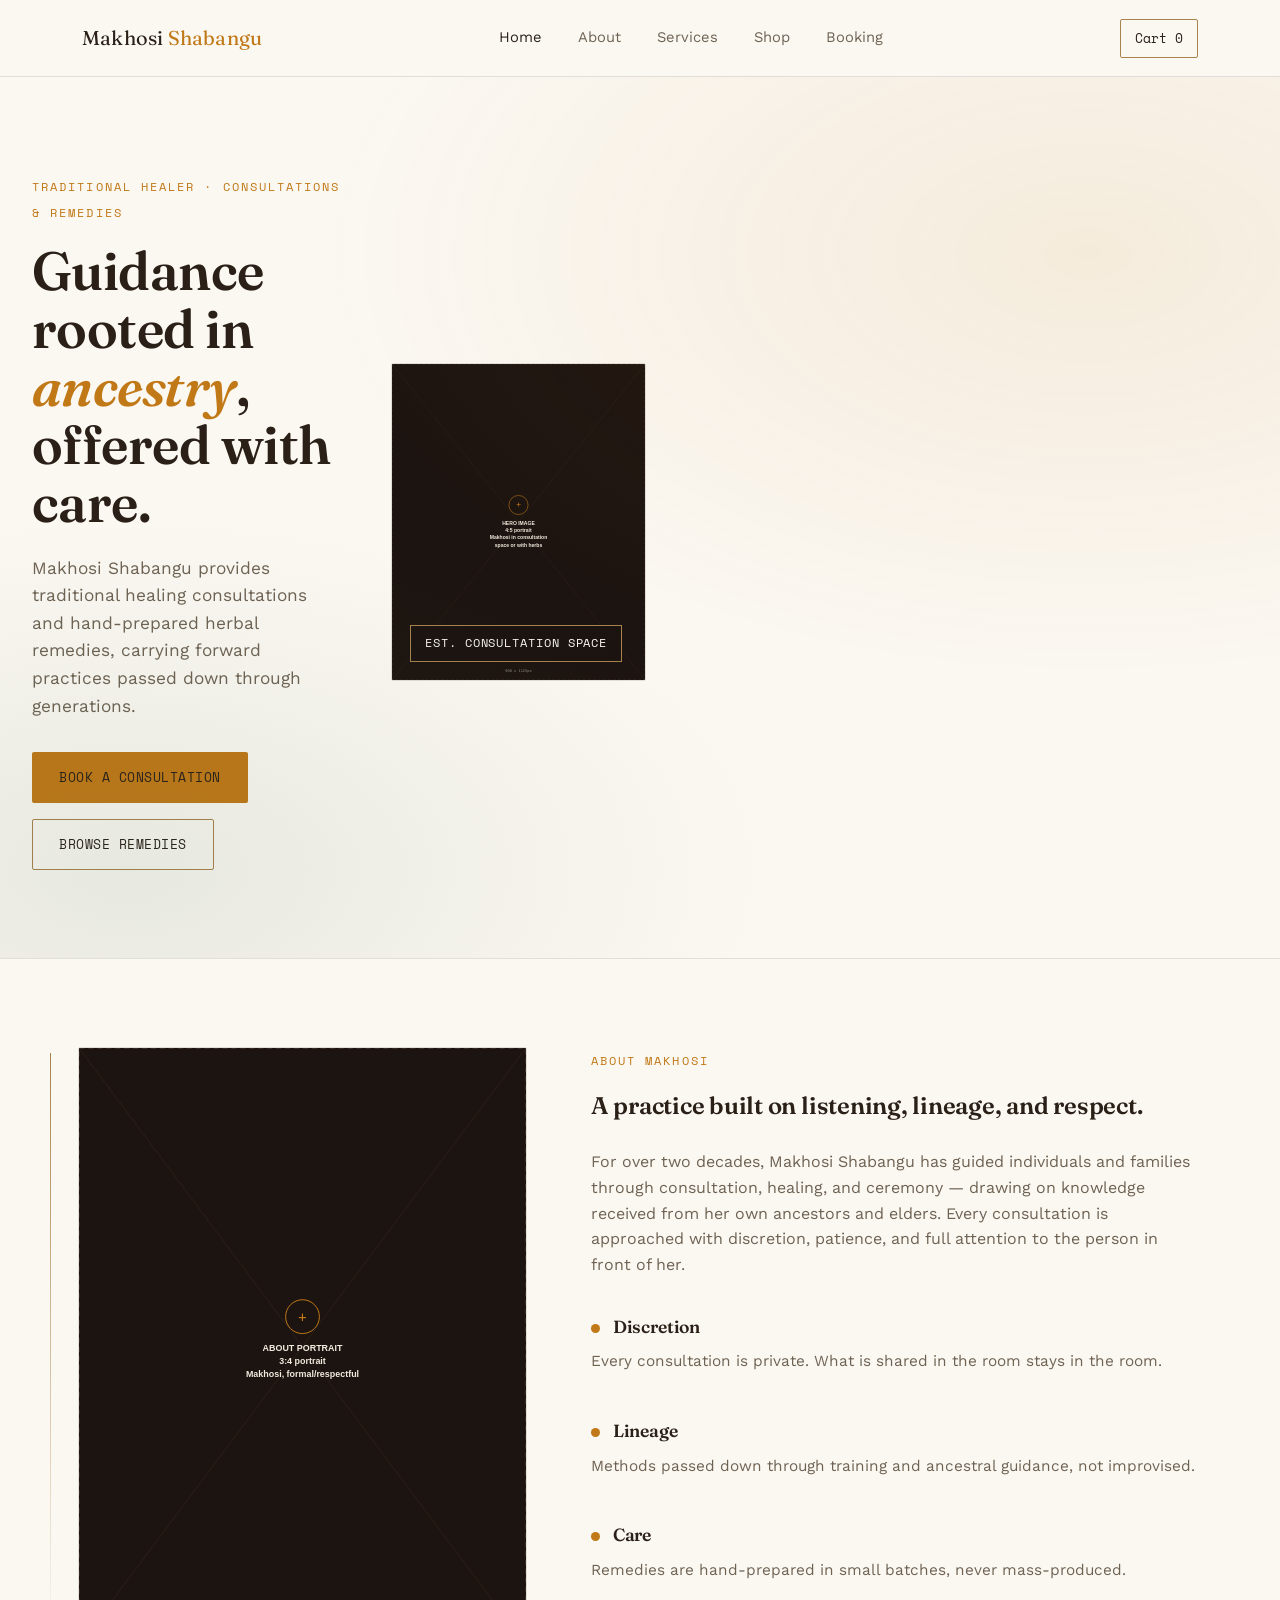
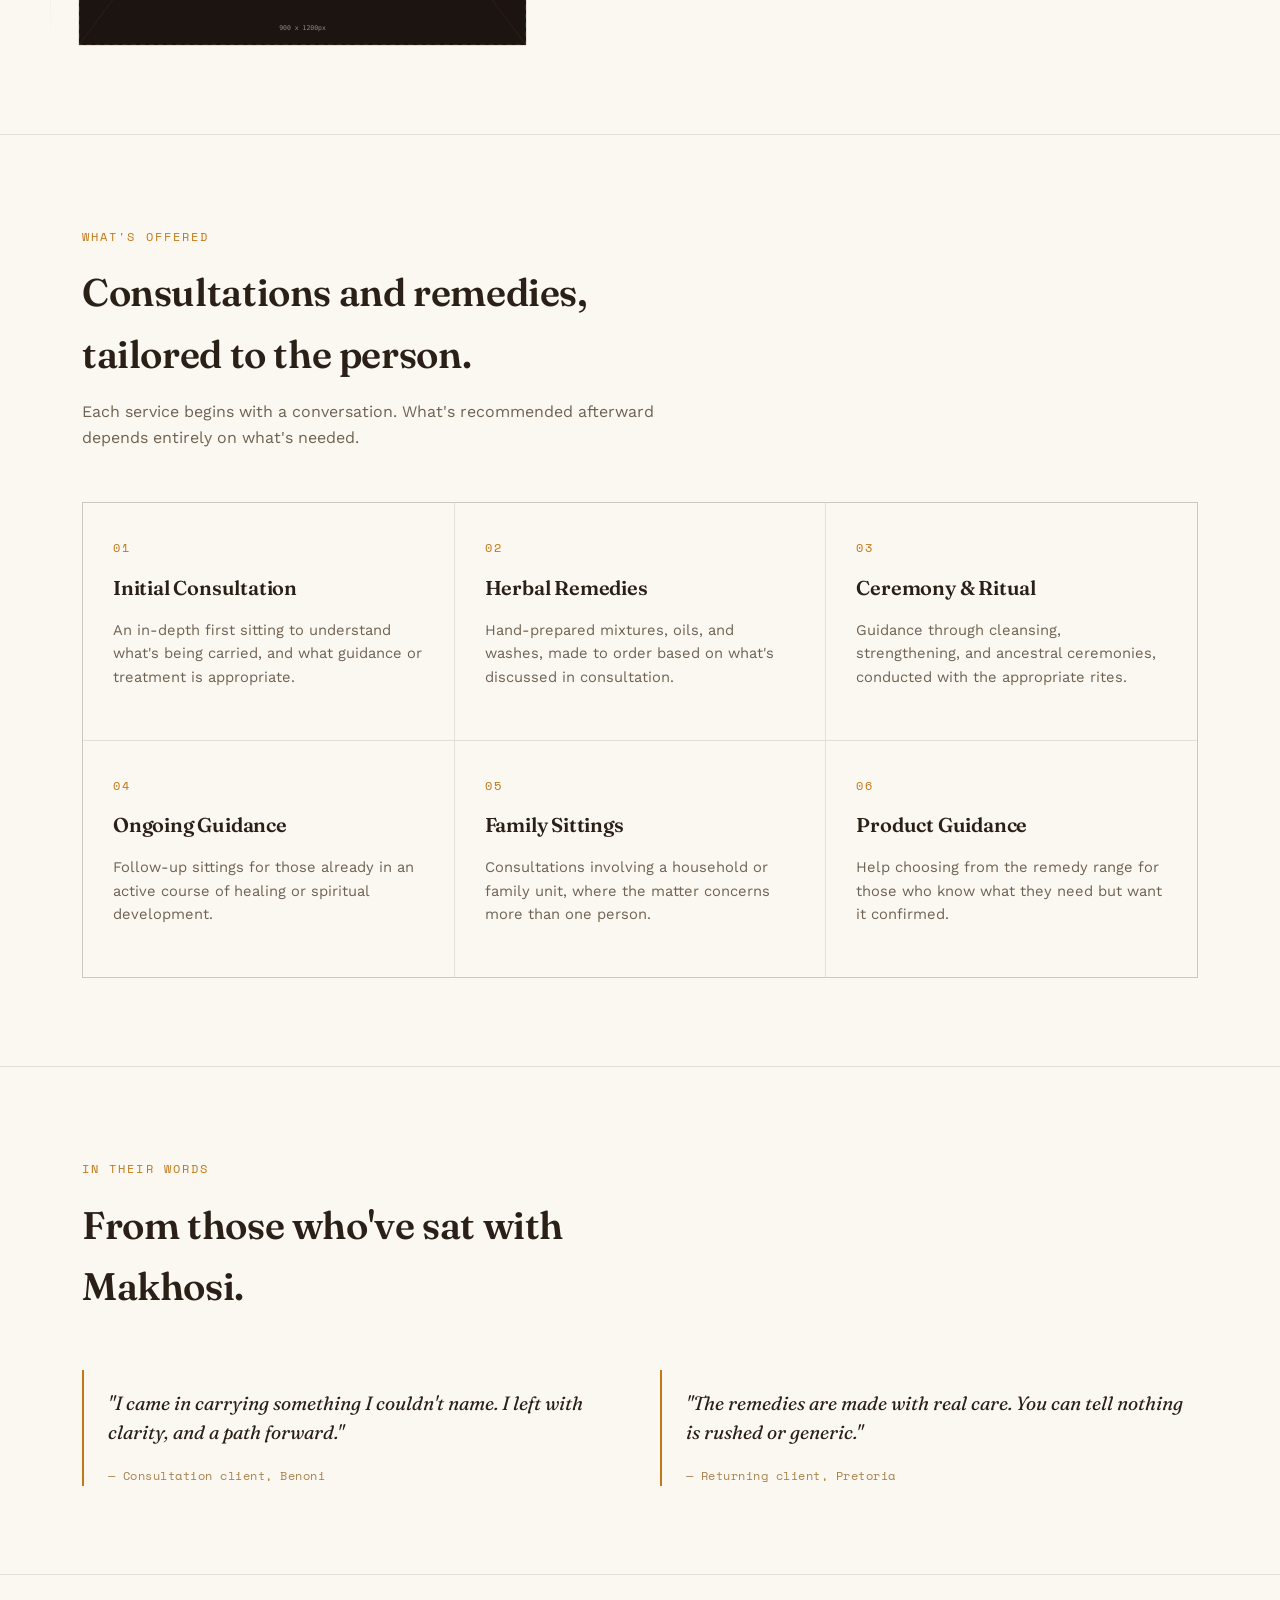
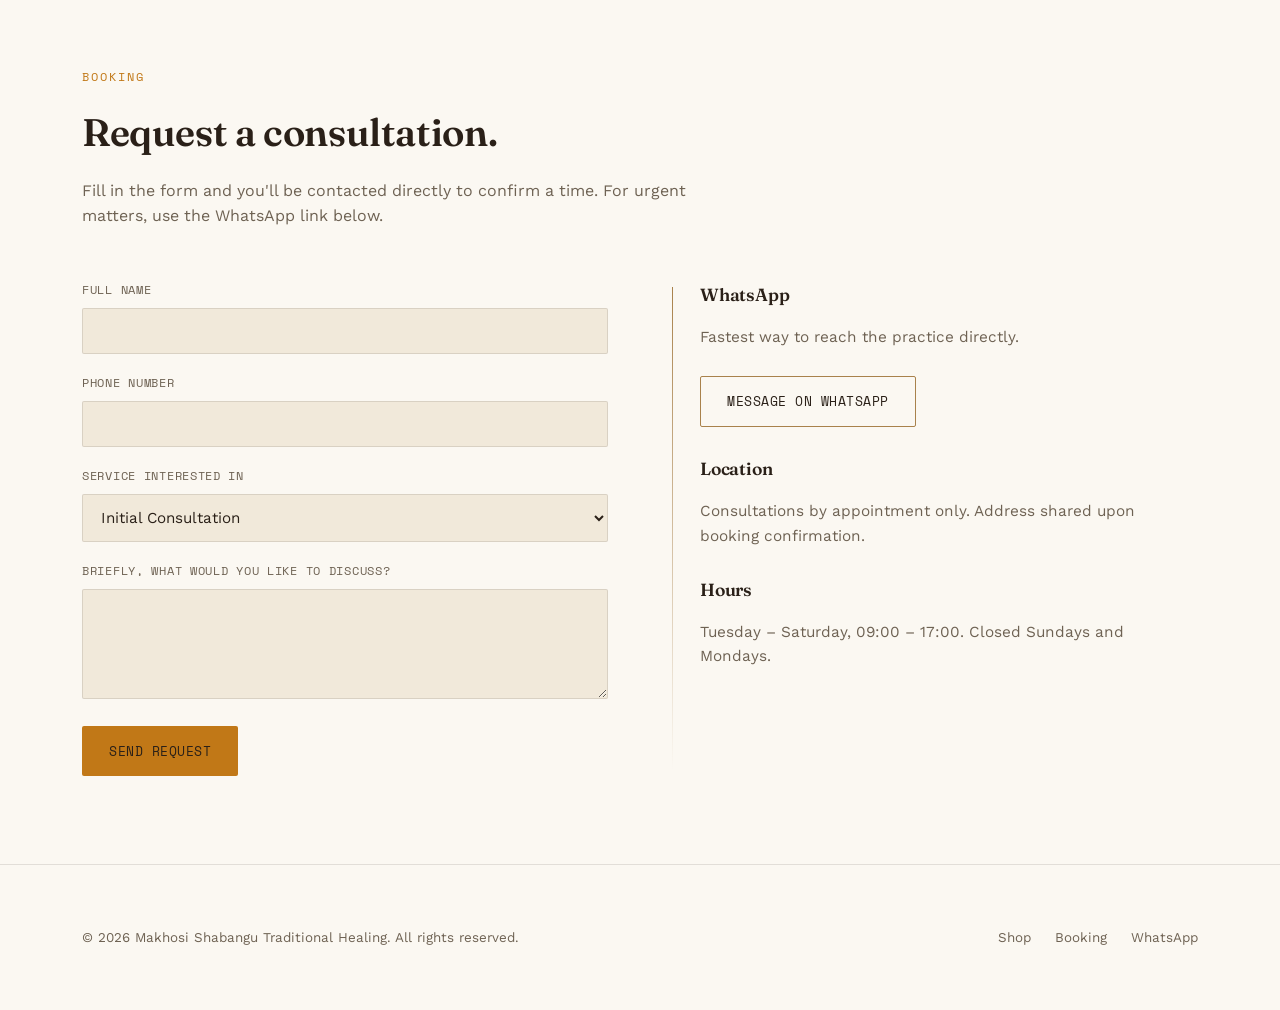
==== index.html @ 30fd88dc "." ====
<!DOCTYPE html>
<html lang="en">

<head>
  <meta charset="UTF-8">
  <meta name="viewport" content="width=device-width, initial-scale=1.0">
  <title>Makhosi Shabangu — Traditional Healing &amp; Wellness</title>
  <meta name="description"
    content="Makhosi Shabangu offers traditional healing consultations and authentic herbal products, rooted in ancestral practice and offered with care.">
  <link rel="preconnect" href="https://fonts.googleapis.com">
  <link
    href="https://fonts.googleapis.com/css2?family=Fraunces:ital,wght@0,500;0,600;1,500&family=Work+Sans:wght@400;500;600&family=Space+Mono:wght@400;700&display=swap"
    rel="stylesheet">
  <link rel="stylesheet" href="css/style.css">
</head>

<body>

  <header class="site-header">
    <div class="wrap">
      <a href="index.html" class="brand">Makhosi <span>Shabangu</span></a>
      <nav class="nav-links">
        <a href="index.html" class="active">Home</a>
        <a href="index.html#about">About</a>
        <a href="index.html#services">Services</a>
        <a href="products.html">Shop</a>
        <a href="index.html#contact">Booking</a>
      </nav>
      <div style="display:flex; align-items:center; gap:16px;">
        <a href="products.html" class="nav-cart">
          <span>Cart</span>
          <span id="cart-count">0</span>
        </a>
        <button class="nav-toggle" id="navToggle" aria-label="Open menu">&#9776;</button>
      </div>
    </div>
  </header>

  <section class="hero">
    <div class="wrap" style="display:grid; grid-template-columns:1.1fr 0.9fr; gap:48px; align-items:center;">
      <div class="hero-copy">
        <span class="eyebrow">Traditional Healer · Consultations &amp; Remedies</span>
        <h1>Guidance rooted in <em>ancestry</em>, offered with care.</h1>
        <p>Makhosi Shabangu provides traditional healing consultations and hand-prepared herbal remedies, carrying
          forward practices passed down through generations.</p>
        <div class="hero-actions">
          <a href="index.html#contact" class="btn btn-primary">Book a Consultation</a>
          <a href="products.html" class="btn btn-outline">Browse Remedies</a>
        </div>
      </div>
      <div class="hero-media">
        <img src="images/hero.svg"
          alt="Portrait placeholder — replace with a respectful photo of Makhosi Shabangu in her consultation space">
        <div class="hero-media-tag">Est. consultation space</div>
      </div>
    </div>
  </section>

  <section id="about">
    <div class="wrap about-grid thread">
      <div class="about-portrait">
        <img src="images/about-portrait.svg"
          alt="Portrait placeholder — replace with a formal photo of Makhosi Shabangu">
      </div>
      <div>
        <span class="eyebrow">About Makhosi</span>
        <h2 style="margin-top:14px; margin-bottom:24px;">A practice built on listening, lineage, and respect.</h2>
        <p style="color:var(--ivory-dim); margin-bottom:36px; max-width:60ch;">
          For over two decades, Makhosi Shabangu has guided individuals and families through consultation, healing, and
          ceremony — drawing on knowledge received from her own ancestors and elders. Every consultation is approached
          with discretion, patience, and full attention to the person in front of her.
        </p>
        <div class="values-list">
          <div class="value-item">
            <div class="thread-bead" style="position:static; display:inline-block; margin-right:8px;"></div>
            <h3 style="display:inline;">Discretion</h3>
            <p style="margin-top:8px;">Every consultation is private. What is shared in the room stays in the room.</p>
          </div>
          <div class="value-item">
            <div class="thread-bead" style="position:static; display:inline-block; margin-right:8px;"></div>
            <h3 style="display:inline;">Lineage</h3>
            <p style="margin-top:8px;">Methods passed down through training and ancestral guidance, not improvised.</p>
          </div>
          <div class="value-item">
            <div class="thread-bead" style="position:static; display:inline-block; margin-right:8px;"></div>
            <h3 style="display:inline;">Care</h3>
            <p style="margin-top:8px;">Remedies are hand-prepared in small batches, never mass-produced.</p>
          </div>
        </div>
      </div>
    </div>
  </section>

  <section id="services">
    <div class="wrap">
      <div class="section-head">
        <span class="eyebrow">What's Offered</span>
        <h2>Consultations and remedies, tailored to the person.</h2>
        <p>Each service begins with a conversation. What's recommended afterward depends entirely on what's needed.</p>
      </div>
    </div>
    <div class="wrap">
      <div class="services-grid">
        <div class="service-card">
          <span class="eyebrow">01</span>
          <h3>Initial Consultation</h3>
          <p>An in-depth first sitting to understand what's being carried, and what guidance or treatment is
            appropriate.</p>
        </div>
        <div class="service-card">
          <span class="eyebrow">02</span>
          <h3>Herbal Remedies</h3>
          <p>Hand-prepared mixtures, oils, and washes, made to order based on what's discussed in consultation.</p>
        </div>
        <div class="service-card">
          <span class="eyebrow">03</span>
          <h3>Ceremony &amp; Ritual</h3>
          <p>Guidance through cleansing, strengthening, and ancestral ceremonies, conducted with the appropriate rites.
          </p>
        </div>
        <div class="service-card">
          <span class="eyebrow">04</span>
          <h3>Ongoing Guidance</h3>
          <p>Follow-up sittings for those already in an active course of healing or spiritual development.</p>
        </div>
        <div class="service-card">
          <span class="eyebrow">05</span>
          <h3>Family Sittings</h3>
          <p>Consultations involving a household or family unit, where the matter concerns more than one person.</p>
        </div>
        <div class="service-card">
          <span class="eyebrow">06</span>
          <h3>Product Guidance</h3>
          <p>Help choosing from the remedy range for those who know what they need but want it confirmed.</p>
        </div>
      </div>
    </div>
  </section>

  <section>
    <div class="wrap">
      <div class="section-head">
        <span class="eyebrow">In Their Words</span>
        <h2>From those who've sat with Makhosi.</h2>
      </div>
      <div class="testimonial-row">
        <div class="testimonial">
          <p>"I came in carrying something I couldn't name. I left with clarity, and a path forward."</p>
          <cite>— Consultation client, Benoni</cite>
        </div>
        <div class="testimonial">
          <p>"The remedies are made with real care. You can tell nothing is rushed or generic."</p>
          <cite>— Returning client, Pretoria</cite>
        </div>
      </div>
    </div>
  </section>

  <section id="contact">
    <div class="wrap">
      <div class="section-head">
        <span class="eyebrow">Booking</span>
        <h2>Request a consultation.</h2>
        <p>Fill in the form and you'll be contacted directly to confirm a time. For urgent matters, use the WhatsApp
          link below.</p>
      </div>
      <div class="contact-grid">
        <form id="bookingForm">
          <div class="form-field">
            <label for="name">Full name</label>
            <input type="text" id="name" name="name" required>
          </div>
          <div class="form-field">
            <label for="phone">Phone number</label>
            <input type="tel" id="phone" name="phone" required>
          </div>
          <div class="form-field">
            <label for="service">Service interested in</label>
            <select id="service" name="service">
              <option>Initial Consultation</option>
              <option>Herbal Remedies</option>
              <option>Ceremony &amp; Ritual</option>
              <option>Ongoing Guidance</option>
              <option>Family Sitting</option>
              <option>Other</option>
            </select>
          </div>
          <div class="form-field">
            <label for="message">Briefly, what would you like to discuss?</label>
            <textarea id="message" name="message"></textarea>
          </div>
          <button type="submit" class="btn btn-primary">Send Request</button>
        </form>
        <div class="contact-info thread">
          <div class="value-item">
            <h3>WhatsApp</h3>
            <p>Fastest way to reach the practice directly.</p>
            <a href="https://wa.me/27000000000" class="btn btn-outline" style="margin-top:12px;">Message on WhatsApp</a>
          </div>
          <div class="value-item">
            <h3>Location</h3>
            <p>Consultations by appointment only. Address shared upon booking confirmation.</p>
          </div>
          <div class="value-item">
            <h3>Hours</h3>
            <p>Tuesday – Saturday, 09:00 – 17:00. Closed Sundays and Mondays.</p>
          </div>
        </div>
      </div>
    </div>
  </section>

  <footer>
    <div class="wrap footer-row">
      <p>&copy; <span id="year"></span> Makhosi Shabangu Traditional Healing. All rights reserved.</p>
      <div class="footer-links">
        <a href="products.html">Shop</a>
        <a href="index.html#contact">Booking</a>
        <a href="https://wa.me/27000000000">WhatsApp</a>
      </div>
    </div>
  </footer>

  <div class="cart-overlay" id="cartOverlay"></div>
  <aside class="cart-drawer" id="cartDrawer">
    <div class="cart-head">
      <h3 style="font-size:1.1rem;">Your Order</h3>
      <button class="cart-close" id="cartClose" aria-label="Close cart">&times;</button>
    </div>
    <div class="cart-items" id="cartItems"></div>
    <div class="cart-footer">
      <div class="cart-total">
        <span>Total</span>
        <span id="cartTotal">R0.00</span>
      </div>
      <p class="cart-note">Checkout uses a demo payment form — no real payment is processed. You'll confirm the order
        via WhatsApp afterward.</p>
      <button class="btn btn-primary" style="width:100%; justify-content:center;" id="checkoutBtn">Checkout via
        WhatsApp</button>
    </div>
  </aside>

  <script src="js/cart.js"></script>
  <script src="js/main.js"></script>
</body>

</html>
---- css/style.css ----
/* ==========================================================================
   Makhosi Shabangu — Traditional Healing
   Design tokens
   ========================================================================== */

:root {
  --soil: #FBF8F2;
  --soil-soft: #F1E9DA;
  --ivory: #2A2018;
  --ivory-dim: #6E6253;
  --ochre: #C17817;
  --ochre-soft: #8C5611;
  --forest: #355C40;
  --forest-light: #4C7458;
  --brass: #A9824C;
  --line: rgba(42, 32, 24, 0.12);

  --display: 'Fraunces', Georgia, serif;
  --body: 'Work Sans', -apple-system, BlinkMacSystemFont, sans-serif;
  --mono: 'Space Mono', 'Courier New', monospace;

  --max-width: 1180px;
  --radius: 2px;
}

* { box-sizing: border-box; }

html { scroll-behavior: smooth; }

@media (prefers-reduced-motion: reduce) {
  html { scroll-behavior: auto; }
  * { animation-duration: 0.01ms !important; animation-iteration-count: 1 !important; transition-duration: 0.01ms !important; }
}

body {
  margin: 0;
  background: var(--soil);
  color: var(--ivory);
  font-family: var(--body);
  font-size: 16px;
  line-height: 1.6;
  -webkit-font-smoothing: antialiased;
}

img { max-width: 100%; display: block; }

a { color: inherit; text-decoration: none; }

h1, h2, h3 {
  font-family: var(--display);
  font-weight: 600;
  margin: 0;
  letter-spacing: -0.01em;
}

.eyebrow {
  font-family: var(--mono);
  font-size: 0.72rem;
  letter-spacing: 0.18em;
  text-transform: uppercase;
  color: var(--ochre);
}

.wrap {
  max-width: var(--max-width);
  margin: 0 auto;
  padding: 0 32px;
}

button, input, textarea, select {
  font-family: inherit;
}

:focus-visible {
  outline: 2px solid var(--ochre);
  outline-offset: 3px;
}

/* ---------- Header ---------- */

.site-header {
  position: sticky;
  top: 0;
  z-index: 50;
  background: rgba(251, 248, 242, 0.92);
  backdrop-filter: blur(8px);
  border-bottom: 1px solid var(--line);
}

.site-header .wrap {
  display: flex;
  align-items: center;
  justify-content: space-between;
  height: 76px;
}

.brand {
  font-family: var(--display);
  font-size: 1.25rem;
  letter-spacing: 0.01em;
}

.brand span {
  color: var(--ochre);
}

.nav-links {
  display: flex;
  gap: 36px;
  align-items: center;
}

.nav-links a {
  font-size: 0.92rem;
  color: var(--ivory-dim);
  transition: color 0.2s ease;
  position: relative;
}

.nav-links a:hover,
.nav-links a.active {
  color: var(--ivory);
}

.nav-cart {
  display: flex;
  align-items: center;
  gap: 8px;
  font-family: var(--mono);
  font-size: 0.82rem;
  border: 1px solid var(--brass);
  background: transparent;
  padding: 8px 14px;
  border-radius: var(--radius);
  color: var(--ivory);
}

.nav-cart:hover { background: rgba(169, 130, 76, 0.12); }

.nav-toggle {
  display: none;
  background: none;
  border: none;
  color: var(--ivory);
  font-size: 1.5rem;
  cursor: pointer;
}

/* ---------- Lineage thread (signature element) ---------- */

.thread {
  position: relative;
  padding-left: 28px;
}

.thread::before {
  content: '';
  position: absolute;
  left: 0;
  top: 6px;
  bottom: 6px;
  width: 1px;
  background: linear-gradient(to bottom, var(--brass), transparent);
}

.thread-bead {
  position: absolute;
  left: -4px;
  width: 9px;
  height: 9px;
  border-radius: 50%;
  background: var(--ochre);
  top: 0;
}

/* ---------- Hero ---------- */

.hero {
  position: relative;
  display: grid;
  grid-template-columns: 1.1fr 0.9fr;
  align-items: center;
  gap: 48px;
  padding: 96px 0 88px;
  border-bottom: 1px solid var(--line);
  overflow: hidden;
}

.hero::after {
  content: '';
  position: absolute;
  inset: 0;
  background:
    radial-gradient(ellipse 60% 50% at 85% 20%, rgba(193, 120, 23, 0.10), transparent),
    radial-gradient(ellipse 50% 40% at 10% 90%, rgba(53, 92, 64, 0.10), transparent);
  pointer-events: none;
}

.hero-copy h1 {
  font-size: clamp(2.4rem, 4.2vw, 3.6rem);
  line-height: 1.08;
  margin: 18px 0 22px;
}

.hero-copy h1 em {
  font-style: italic;
  color: var(--ochre);
}

.hero-copy p {
  color: var(--ivory-dim);
  font-size: 1.08rem;
  max-width: 46ch;
  margin-bottom: 32px;
}

.hero-actions {
  display: flex;
  gap: 16px;
  flex-wrap: wrap;
}

.hero-media {
  position: relative;
  aspect-ratio: 4 / 5;
  border-radius: var(--radius);
  overflow: hidden;
  border: 1px solid var(--line);
}

.hero-media img {
  width: 100%;
  height: 100%;
  object-fit: cover;
}

.hero-media-tag {
  position: absolute;
  bottom: 18px;
  left: 18px;
  background: rgba(28, 20, 16, 0.78);
  color: var(--soil);
  border: 1px solid var(--brass);
  padding: 8px 14px;
  font-family: var(--mono);
  font-size: 0.72rem;
  letter-spacing: 0.08em;
  text-transform: uppercase;
}

/* ---------- Buttons ---------- */

.btn {
  display: inline-flex;
  align-items: center;
  gap: 8px;
  padding: 14px 26px;
  font-family: var(--mono);
  font-size: 0.82rem;
  letter-spacing: 0.04em;
  text-transform: uppercase;
  border-radius: var(--radius);
  cursor: pointer;
  background: transparent;
  border: 1px solid transparent;
  transition: transform 0.15s ease, background 0.2s ease, border-color 0.2s ease;
}

.btn:hover { transform: translateY(-1px); }

.btn-primary {
  background: var(--ochre);
  color: var(--ivory);
}
.btn-primary:hover { background: #d4860f; }

.btn-outline {
  border-color: var(--brass);
  color: var(--ivory);
}
.btn-outline:hover { background: rgba(169, 130, 76, 0.12); }

/* ---------- Section scaffolding ---------- */

section {
  padding: 88px 0;
  border-bottom: 1px solid var(--line);
}

.section-head {
  max-width: 640px;
  margin-bottom: 52px;
}

.section-head h2 {
  font-size: clamp(1.8rem, 3vw, 2.4rem);
  margin-top: 14px;
}

.section-head p {
  color: var(--ivory-dim);
  margin-top: 14px;
}

/* ---------- About / values ---------- */

.about-grid {
  display: grid;
  grid-template-columns: 0.85fr 1.15fr;
  gap: 64px;
  align-items: start;
}

.about-portrait {
  border-radius: var(--radius);
  overflow: hidden;
  border: 1px solid var(--line);
  aspect-ratio: 3 / 4;
}

.about-portrait img { width: 100%; height: 100%; object-fit: cover; }

.values-list {
  display: flex;
  flex-direction: column;
  gap: 28px;
}

.value-item h3 {
  font-size: 1.1rem;
  margin-bottom: 6px;
  color: var(--ivory);
}

.value-item p {
  color: var(--ivory-dim);
  font-size: 0.96rem;
}

/* ---------- Services ---------- */

.services-grid {
  display: grid;
  grid-template-columns: repeat(3, 1fr);
  gap: 1px;
  background: var(--line);
  border: 1px solid var(--line);
}

.service-card {
  background: var(--soil);
  padding: 36px 30px;
  transition: background 0.2s ease;
}

.service-card:hover { background: var(--soil-soft); }

.service-card .eyebrow { display: block; margin-bottom: 14px; }

.service-card h3 {
  font-size: 1.25rem;
  margin-bottom: 10px;
}

.service-card p {
  color: var(--ivory-dim);
  font-size: 0.92rem;
}

/* ---------- Testimonials ---------- */

.testimonial-row {
  display: grid;
  grid-template-columns: repeat(2, 1fr);
  gap: 40px;
}

.testimonial {
  border-left: 2px solid var(--ochre);
  padding-left: 24px;
}

.testimonial p {
  font-family: var(--display);
  font-style: italic;
  font-size: 1.2rem;
  line-height: 1.5;
  color: var(--ivory);
}

.testimonial cite {
  display: block;
  margin-top: 14px;
  font-family: var(--mono);
  font-style: normal;
  font-size: 0.78rem;
  color: var(--brass);
  letter-spacing: 0.04em;
}

/* ---------- Products grid ---------- */

.products-toolbar {
  display: flex;
  justify-content: space-between;
  align-items: center;
  margin-bottom: 40px;
  flex-wrap: wrap;
  gap: 16px;
}

.filter-row {
  display: flex;
  gap: 10px;
  flex-wrap: wrap;
}

.filter-chip {
  font-family: var(--mono);
  font-size: 0.76rem;
  text-transform: uppercase;
  letter-spacing: 0.04em;
  padding: 8px 16px;
  border: 1px solid var(--line);
  border-radius: var(--radius);
  cursor: pointer;
  color: var(--ivory-dim);
  background: transparent;
}

.filter-chip.active,
.filter-chip:hover {
  border-color: var(--ochre);
  color: var(--ivory);
}

.products-grid {
  display: grid;
  grid-template-columns: repeat(3, 1fr);
  gap: 28px;
}

.product-card {
  border: 1px solid var(--line);
  border-radius: var(--radius);
  overflow: hidden;
  display: flex;
  flex-direction: column;
  background: var(--soil-soft);
}

.product-media {
  aspect-ratio: 1 / 1;
  overflow: hidden;
  position: relative;
}

.product-media img {
  width: 100%;
  height: 100%;
  object-fit: cover;
  transition: transform 0.4s ease;
}

.product-card:hover .product-media img { transform: scale(1.05); }

.product-body {
  padding: 20px;
  display: flex;
  flex-direction: column;
  gap: 10px;
  flex: 1;
}

.product-body .eyebrow { font-size: 0.66rem; }

.product-body h3 {
  font-size: 1.05rem;
}

.product-body p {
  color: var(--ivory-dim);
  font-size: 0.88rem;
  flex: 1;
}

.product-footer {
  display: flex;
  align-items: center;
  justify-content: space-between;
  margin-top: 6px;
}

.price {
  font-family: var(--mono);
  color: var(--ochre);
  font-size: 1rem;
}

.add-btn {
  font-family: var(--mono);
  font-size: 0.76rem;
  text-transform: uppercase;
  background: transparent;
  border: 1px solid var(--brass);
  color: var(--ivory);
  padding: 8px 14px;
  border-radius: var(--radius);
  cursor: pointer;
  transition: background 0.2s ease;
}

.add-btn:hover { background: var(--ochre); border-color: var(--ochre); color: var(--ivory); }

/* ---------- Cart drawer ---------- */

.cart-overlay {
  position: fixed;
  inset: 0;
  background: rgba(0,0,0,0.5);
  opacity: 0;
  pointer-events: none;
  transition: opacity 0.25s ease;
  z-index: 90;
}

.cart-overlay.open { opacity: 1; pointer-events: auto; }

.cart-drawer {
  position: fixed;
  top: 0;
  right: 0;
  bottom: 0;
  width: min(420px, 92vw);
  background: var(--soil-soft);
  border-left: 1px solid var(--line);
  z-index: 91;
  transform: translateX(100%);
  transition: transform 0.3s ease;
  display: flex;
  flex-direction: column;
}

.cart-drawer.open { transform: translateX(0); }

.cart-head {
  display: flex;
  justify-content: space-between;
  align-items: center;
  padding: 24px;
  border-bottom: 1px solid var(--line);
}

.cart-close {
  background: none;
  border: none;
  color: var(--ivory);
  font-size: 1.4rem;
  cursor: pointer;
}

.cart-items {
  flex: 1;
  overflow-y: auto;
  padding: 16px 24px;
  display: flex;
  flex-direction: column;
  gap: 18px;
}

.cart-item {
  display: grid;
  grid-template-columns: 56px 1fr auto;
  gap: 14px;
  align-items: center;
}

.cart-item img {
  width: 56px;
  height: 56px;
  object-fit: cover;
  border-radius: var(--radius);
}

.cart-item-name {
  font-size: 0.92rem;
}

.cart-item-meta {
  font-family: var(--mono);
  font-size: 0.78rem;
  color: var(--ivory-dim);
  display: flex;
  align-items: center;
  gap: 10px;
  margin-top: 6px;
}

.qty-btn {
  background: transparent;
  border: 1px solid var(--line);
  color: var(--ivory);
  width: 22px;
  height: 22px;
  cursor: pointer;
  line-height: 1;
}

.remove-btn {
  background: none;
  border: none;
  color: var(--brass);
  font-family: var(--mono);
  font-size: 0.7rem;
  cursor: pointer;
  text-decoration: underline;
}

.cart-empty {
  color: var(--ivory-dim);
  font-size: 0.9rem;
  padding: 40px 0;
  text-align: center;
}

.cart-footer {
  padding: 24px;
  border-top: 1px solid var(--line);
}

.cart-total {
  display: flex;
  justify-content: space-between;
  font-family: var(--mono);
  margin-bottom: 16px;
  font-size: 0.95rem;
}

.cart-note {
  font-size: 0.78rem;
  color: var(--ivory-dim);
  margin-bottom: 16px;
}

/* ---------- Checkout ---------- */

.demo-badge {
  position: sticky;
  top: 76px;
  z-index: 40;
  background: #E4ECE3;
  color: var(--forest);
  text-align: center;
  font-family: var(--mono);
  font-size: 0.74rem;
  letter-spacing: 0.05em;
  text-transform: uppercase;
  padding: 9px 16px;
  border-bottom: 1px solid var(--line);
}

.checkout-stepper {
  display: flex;
  align-items: center;
  gap: 14px;
  margin-bottom: 48px;
}

.step-item {
  display: flex;
  align-items: center;
  gap: 10px;
  font-family: var(--mono);
  font-size: 0.82rem;
  color: var(--ivory-dim);
}

.step-bead {
  width: 9px;
  height: 9px;
  border-radius: 50%;
  background: var(--line);
  display: inline-block;
}

.step-item.active {
  color: var(--ivory);
}

.step-item.active .step-bead {
  background: var(--ochre);
}

.step-rule {
  flex: 1;
  height: 1px;
  background: var(--line);
  max-width: 64px;
}

.checkout-grid {
  display: grid;
  grid-template-columns: 1.3fr 0.8fr;
  gap: 56px;
  align-items: start;
}

.checkout-summary {
  background: var(--soil-soft);
  border: 1px solid var(--line);
  border-radius: var(--radius);
  padding: 28px;
  position: sticky;
  top: 140px;
}

.summary-row {
  display: flex;
  justify-content: space-between;
  font-size: 0.92rem;
  color: var(--ivory-dim);
  padding: 10px 0;
  border-bottom: 1px solid var(--line);
}

.summary-total {
  border-bottom: none;
  color: var(--ivory);
  font-family: var(--mono);
  font-size: 1.05rem;
  padding-top: 16px;
}

.review-items {
  border-bottom: 1px solid var(--line);
  padding-bottom: 8px;
}

.card-number-wrap {
  position: relative;
}

.card-number-wrap input {
  padding-right: 50px;
}

.card-icon {
  position: absolute;
  right: 14px;
  top: 50%;
  transform: translateY(-50%);
}

.payment-error {
  color: #B23B3B;
  font-family: var(--mono);
  font-size: 0.8rem;
  margin: 4px 0 16px;
}

.confirmation-box {
  max-width: 560px;
  margin: 40px auto 80px;
  text-align: center;
  display: flex;
  flex-direction: column;
  align-items: center;
}

.confirmation-icon {
  width: 64px;
  height: 64px;
  border-radius: 50%;
  border: 1px solid var(--ochre);
  color: var(--ochre);
  font-size: 1.6rem;
  display: flex;
  align-items: center;
  justify-content: center;
  margin-bottom: 20px;
}

@media (max-width: 880px) {
  .checkout-grid { grid-template-columns: 1fr; }
  .checkout-summary { position: static; }
}

/* ---------- Contact / booking ---------- */

.contact-grid {
  display: grid;
  grid-template-columns: 1fr 1fr;
  gap: 64px;
}

.form-field {
  margin-bottom: 20px;
}

.form-field label {
  display: block;
  font-family: var(--mono);
  font-size: 0.74rem;
  letter-spacing: 0.06em;
  text-transform: uppercase;
  color: var(--ivory-dim);
  margin-bottom: 8px;
}

.form-field input,
.form-field select,
.form-field textarea {
  width: 100%;
  background: var(--soil-soft);
  border: 1px solid var(--line);
  color: var(--ivory);
  padding: 13px 14px;
  border-radius: var(--radius);
  font-size: 0.95rem;
}

.form-field textarea { resize: vertical; min-height: 110px; }

.form-field input:focus,
.form-field textarea:focus,
.form-field select:focus {
  border-color: var(--ochre);
}

.contact-info .value-item { margin-bottom: 28px; }

/* ---------- Footer ---------- */

footer {
  padding: 48px 0;
}

.footer-row {
  display: flex;
  justify-content: space-between;
  align-items: center;
  flex-wrap: wrap;
  gap: 16px;
}

.footer-row p {
  color: var(--ivory-dim);
  font-size: 0.84rem;
}

.footer-links {
  display: flex;
  gap: 24px;
  font-size: 0.84rem;
  color: var(--ivory-dim);
}

/* ---------- Responsive ---------- */

@media (max-width: 880px) {
  .hero { grid-template-columns: 1fr; padding-top: 56px; }
  .hero-media { order: -1; }
  .about-grid { grid-template-columns: 1fr; }
  .services-grid { grid-template-columns: 1fr; }
  .testimonial-row { grid-template-columns: 1fr; }
  .products-grid { grid-template-columns: repeat(2, 1fr); }
  .contact-grid { grid-template-columns: 1fr; }
  .nav-links { display: none; }
  .nav-toggle { display: block; }
}

@media (max-width: 560px) {
  .products-grid { grid-template-columns: 1fr; }
  .wrap { padding: 0 20px; }
}
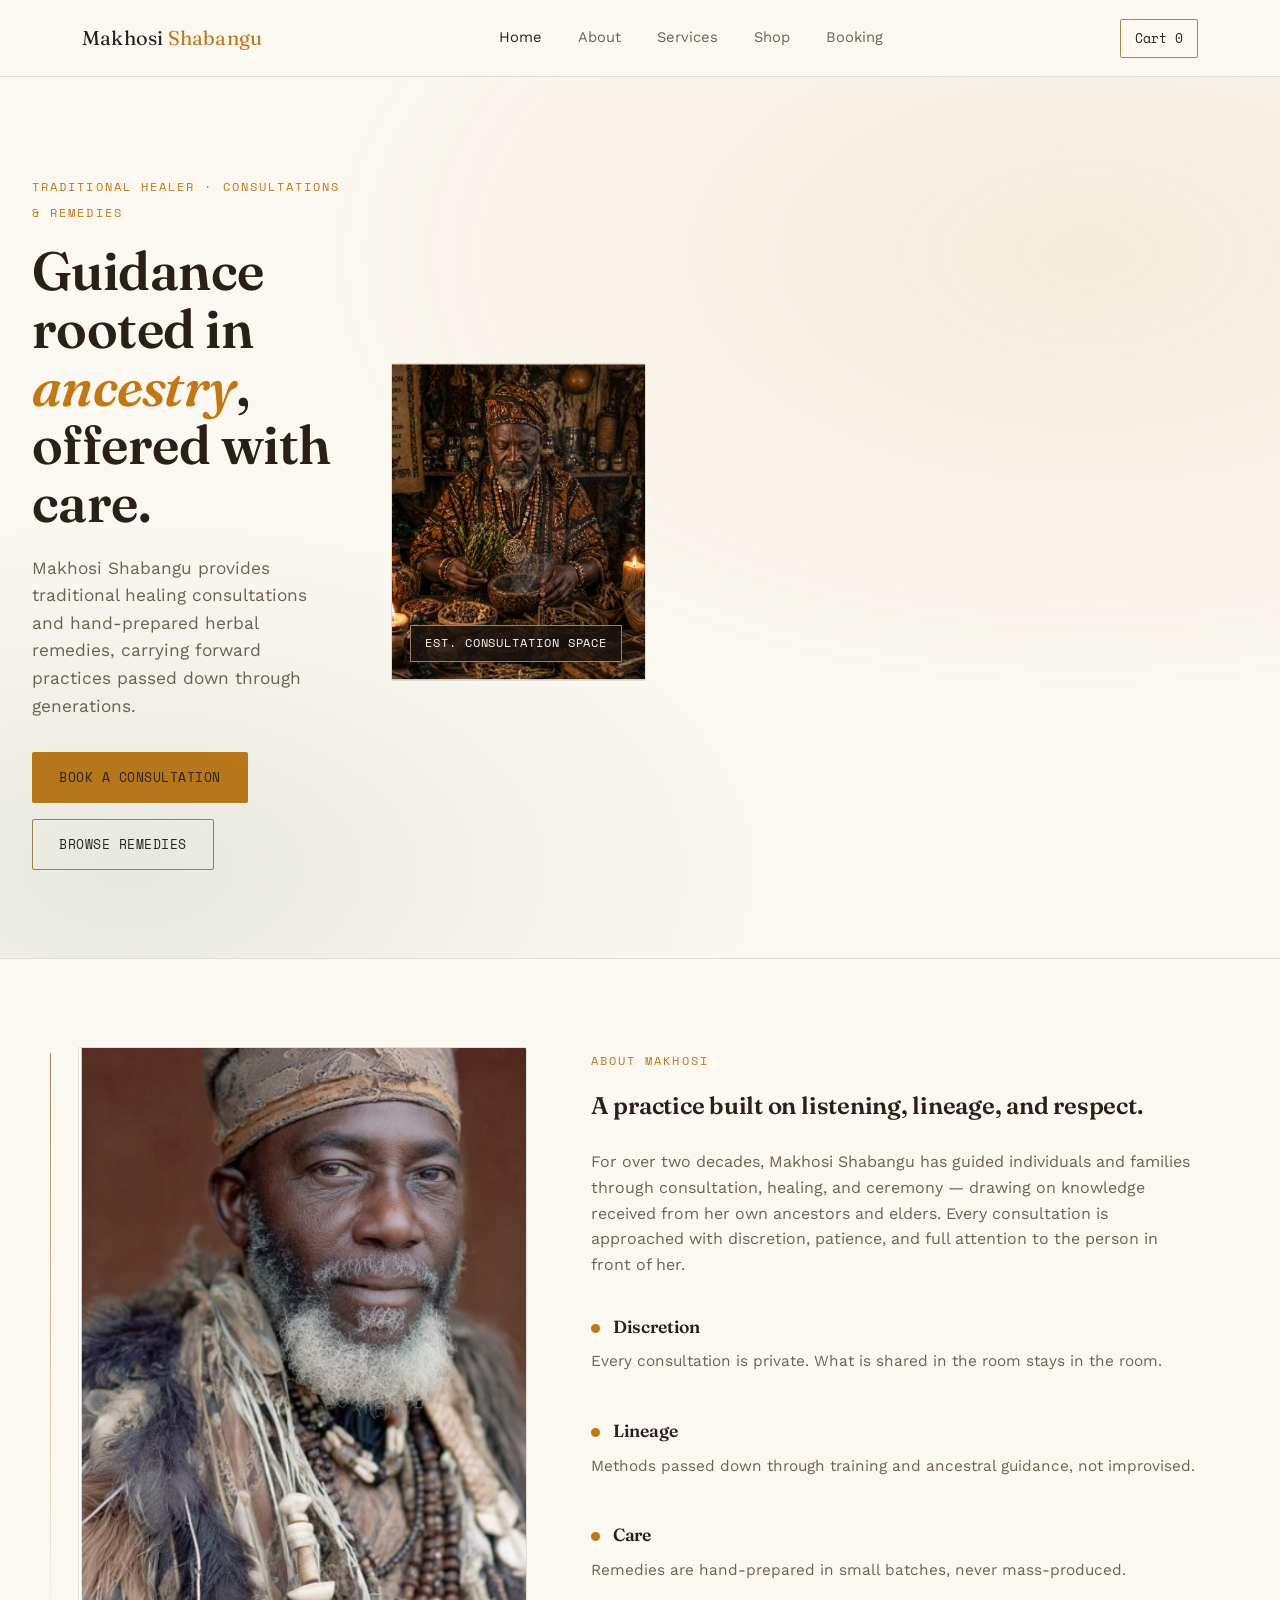
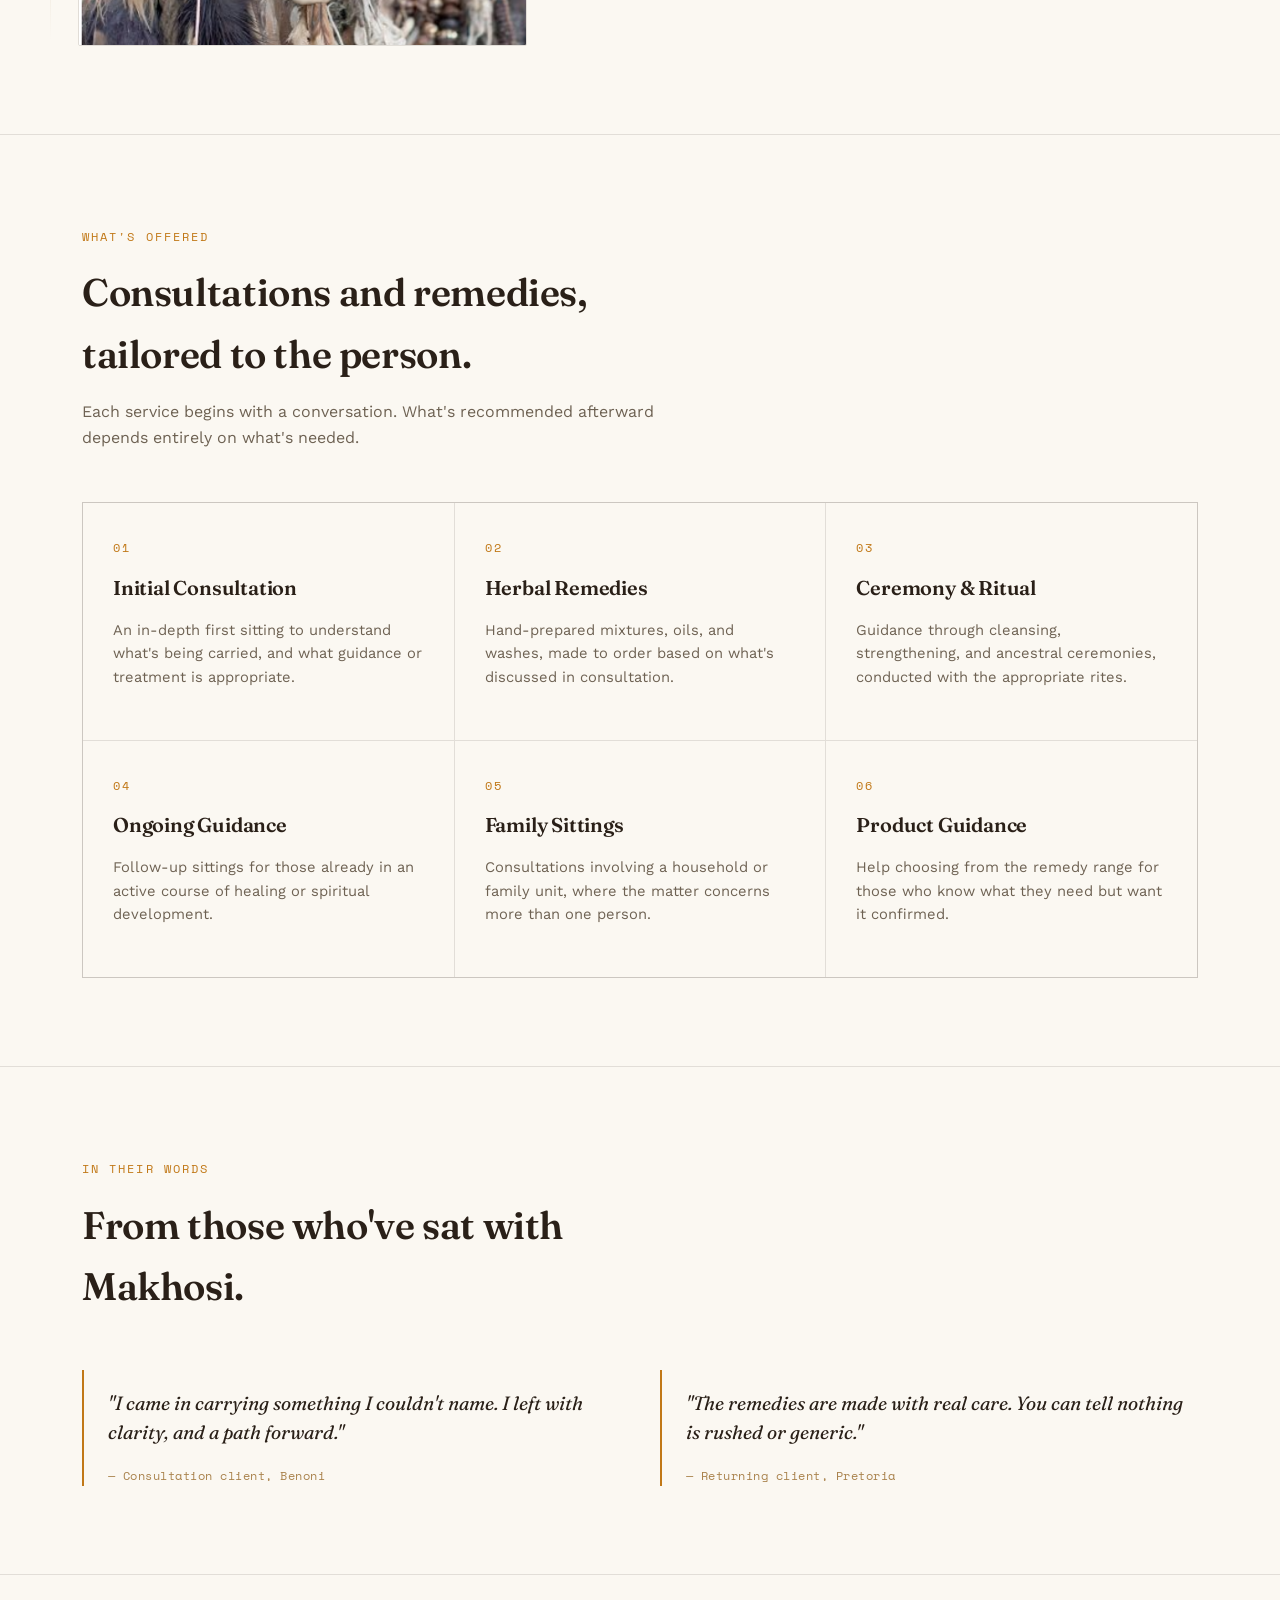
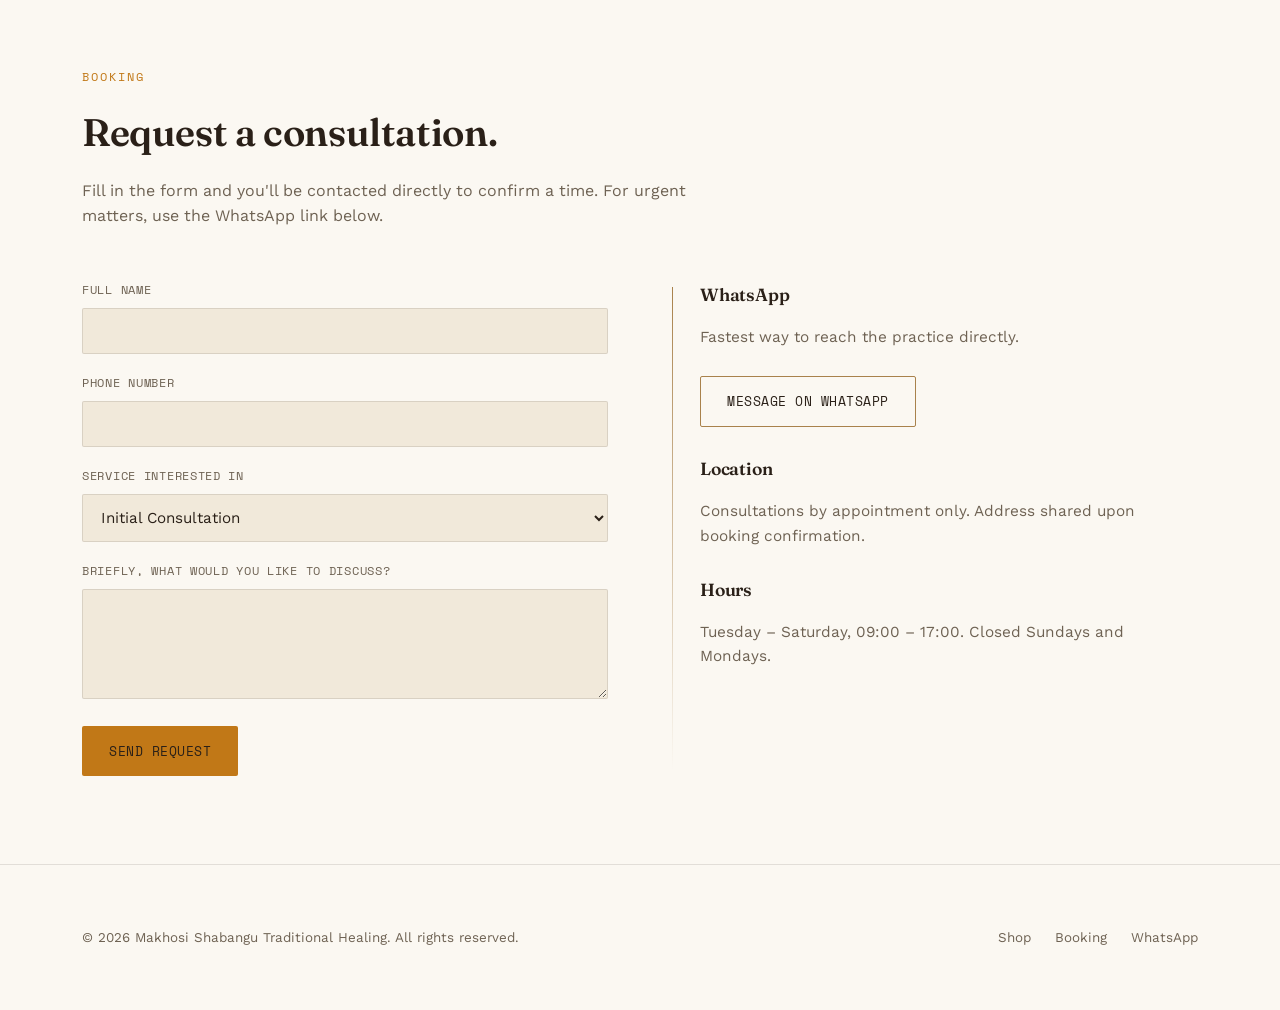
==== commit 49330ff1: "removed the place holder images" ====
--- a/index.html
+++ b/index.html
@@ -49,7 +49,7 @@
         </div>
       </div>
       <div class="hero-media">
-        <img src="images/hero.svg"
+        <img src="images/hero3.png"
           alt="Portrait placeholder — replace with a respectful photo of Makhosi Shabangu in her consultation space">
         <div class="hero-media-tag">Est. consultation space</div>
       </div>
@@ -59,7 +59,7 @@
   <section id="about">
     <div class="wrap about-grid thread">
       <div class="about-portrait">
-        <img src="images/about-portrait.svg"
+        <img src="images/about.png"
           alt="Portrait placeholder — replace with a formal photo of Makhosi Shabangu">
       </div>
       <div>
